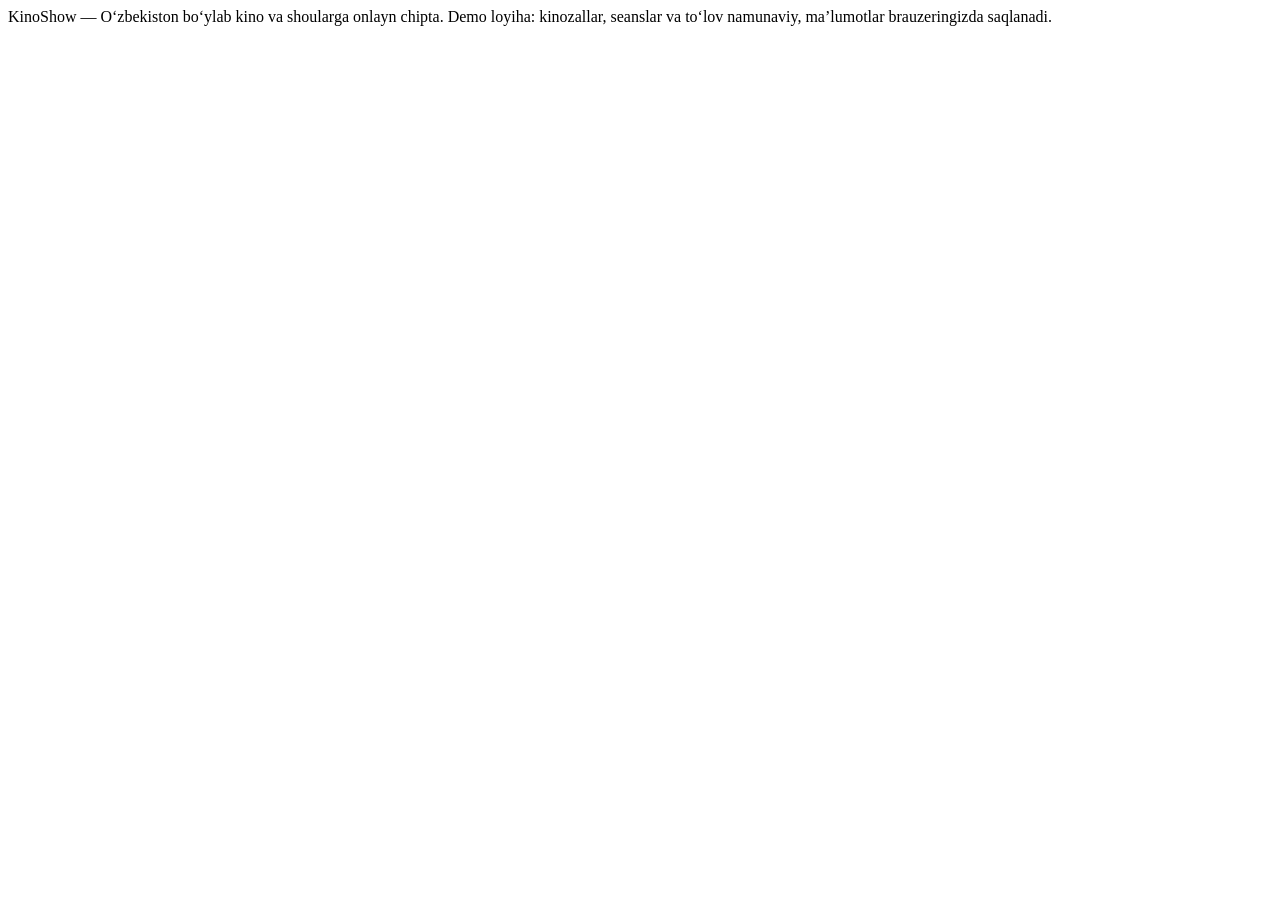
==== index.html @ 64a3d3b1 "Add files via upload" ====
<!DOCTYPE html>
<html lang="uz">
<head>
<meta charset="utf-8">
<meta name="viewport" content="width=device-width, initial-scale=1, viewport-fit=cover">
<title>KinoShow — O‘zbekiston kinozallari va shoulari</title>
<link href="https://fonts.googleapis.com/css2?family=Bricolage+Grotesque:wght@500;700;800&family=Figtree:wght@400;500;600&display=swap" rel="stylesheet">
<link rel="stylesheet" href="css/style.css">
</head>
<body>
<nav><div class="w" id="nav"></div></nav>
<div id="app"></div>
<footer><div class="w">KinoShow — O‘zbekiston bo‘ylab kino va shoularga onlayn chipta. Demo loyiha: kinozallar, seanslar va to‘lov namunaviy, ma’lumotlar brauzeringizda saqlanadi.</div></footer>
<div class="toast" id="toast" hidden></div>
<script src="js/app.js"></script>
</body>
</html>
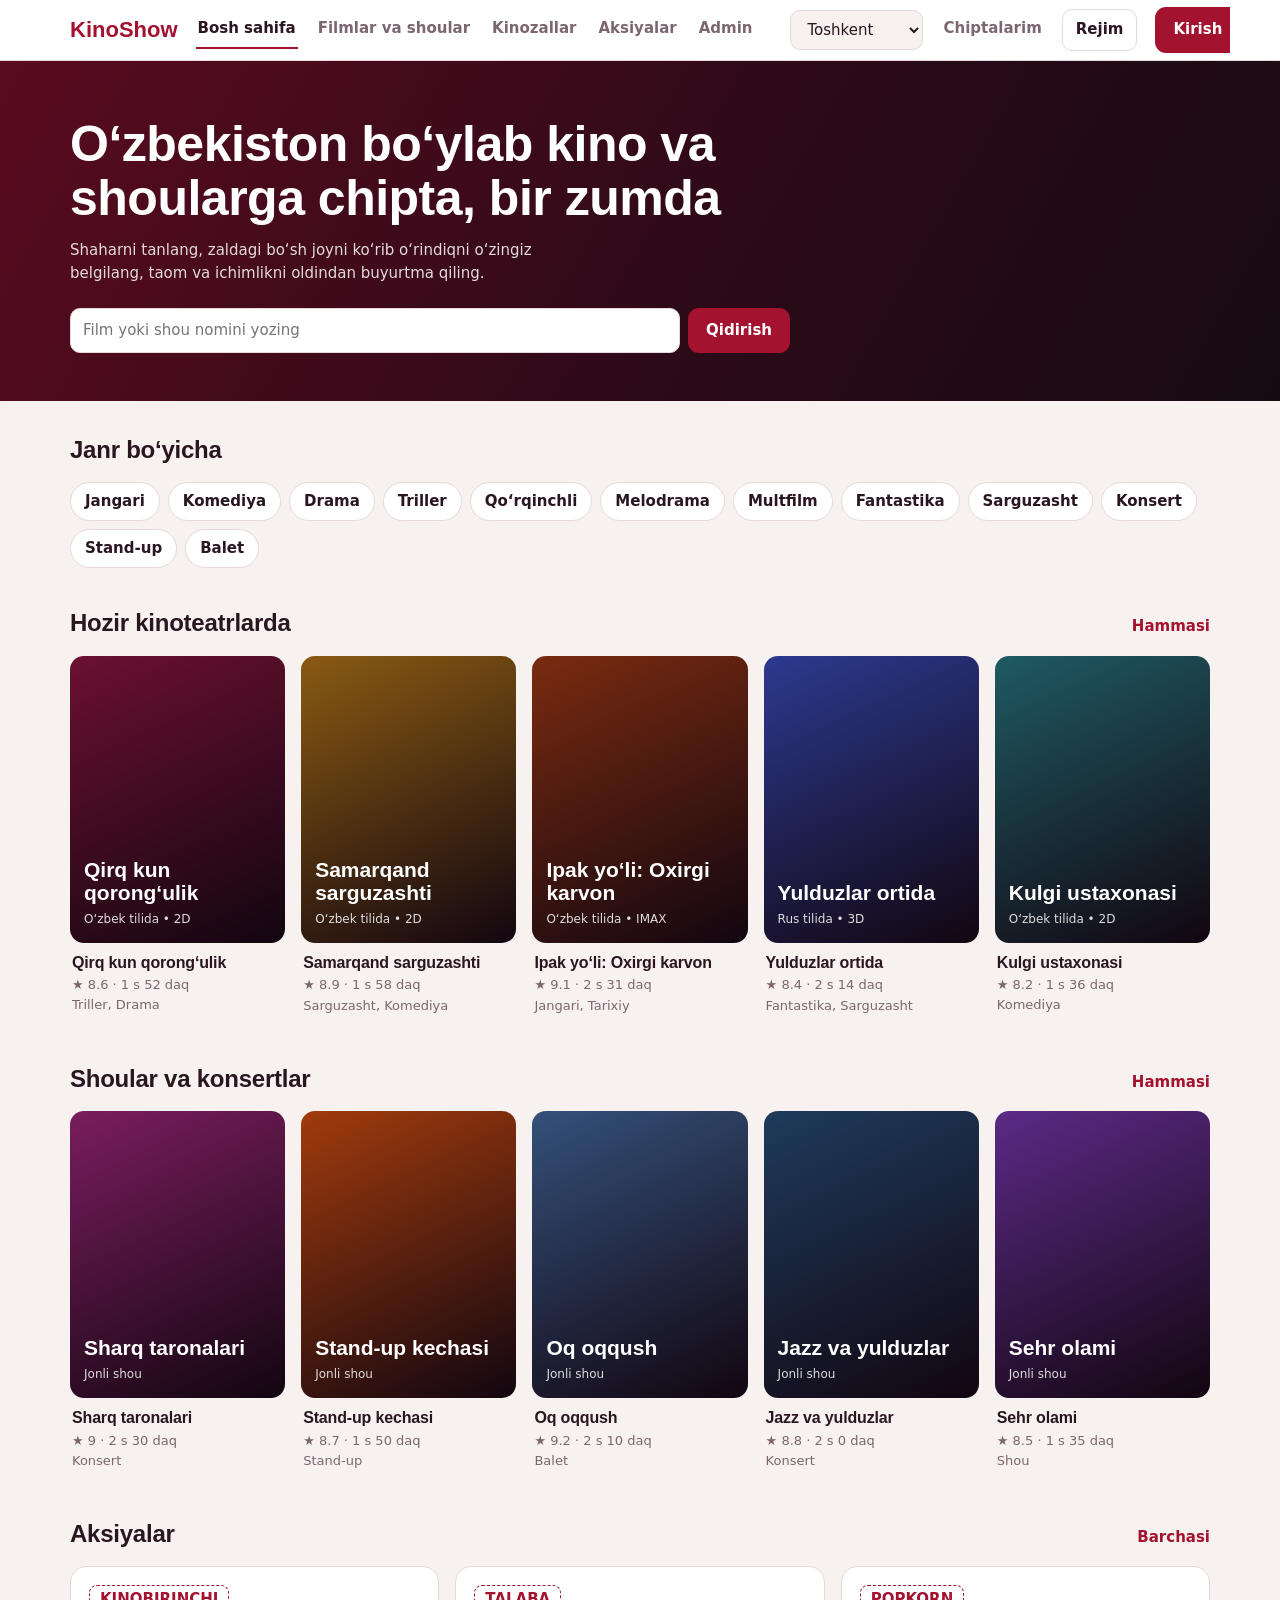
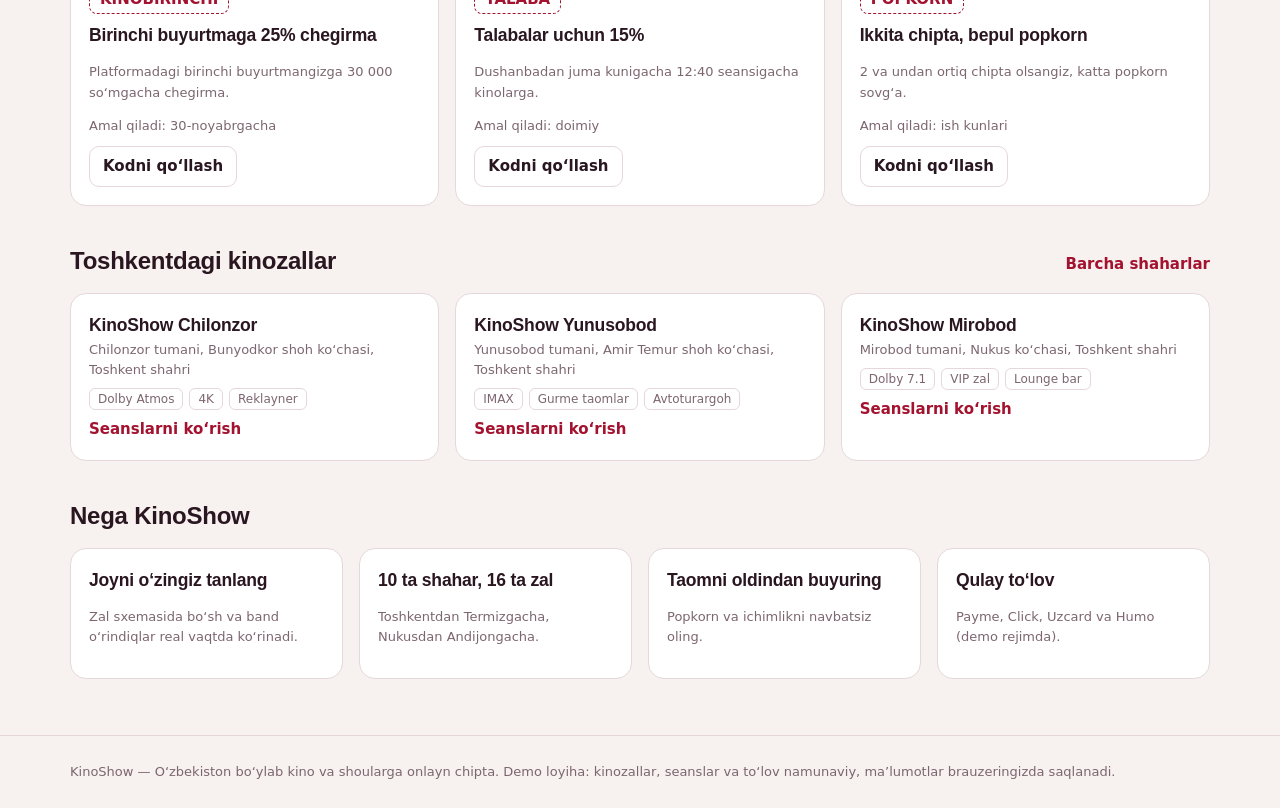
==== commit c686db13: "index.html: CSS va JS fayl yo'llarini tuzatish (sayt GitHub Pages'da ochilishi uchun)" ====
--- a/index.html
+++ b/index.html
@@ -5,13 +5,13 @@
 <meta name="viewport" content="width=device-width, initial-scale=1, viewport-fit=cover">
 <title>KinoShow — O‘zbekiston kinozallari va shoulari</title>
 <link href="https://fonts.googleapis.com/css2?family=Bricolage+Grotesque:wght@500;700;800&family=Figtree:wght@400;500;600&display=swap" rel="stylesheet">
-<link rel="stylesheet" href="css/style.css">
+<link rel="stylesheet" href="style.css">
 </head>
 <body>
 <nav><div class="w" id="nav"></div></nav>
 <div id="app"></div>
 <footer><div class="w">KinoShow — O‘zbekiston bo‘ylab kino va shoularga onlayn chipta. Demo loyiha: kinozallar, seanslar va to‘lov namunaviy, ma’lumotlar brauzeringizda saqlanadi.</div></footer>
 <div class="toast" id="toast" hidden></div>
-<script src="js/app.js"></script>
+<script src="app.js"></script>
 </body>
 </html>
--- a/style.css
+++ b/style.css
@@ -0,0 +1,78 @@
+:root{--bg:#f7f1f0;--pn:#fff;--ink:#2a1620;--mu:#7c6670;--ln:#e6d8da;--ac:#a3122f;--aci:#fff;--free:#d9cdd0;--vip:#c58a1d;--sold:#8d7f84;box-sizing:border-box;padding-top:env(safe-area-inset-top,0px);padding-bottom:env(safe-area-inset-bottom,0px);color-scheme:light}
+@media (prefers-color-scheme:dark){:root:not([data-theme="light"]){--bg:#170b12;--pn:#24131c;--ink:#f6e9ea;--mu:#b09aa3;--ln:#3b2330;--ac:#e0314f;--free:#4a3340;--vip:#e0a93a;--sold:#2c1e26;color-scheme:dark}}
+:root[data-theme="dark"]{--bg:#170b12;--pn:#24131c;--ink:#f6e9ea;--mu:#b09aa3;--ln:#3b2330;--ac:#e0314f;--free:#4a3340;--vip:#e0a93a;--sold:#2c1e26;color-scheme:dark}
+html{scroll-padding-top:env(safe-area-inset-top,0px)}
+*{box-sizing:border-box}
+body{margin:0;background:var(--bg);color:var(--ink);font:15px/1.55 Figtree,system-ui,sans-serif}
+h1,h2,h3{font-family:'Bricolage Grotesque',Figtree,sans-serif;margin:0;letter-spacing:-.01em}
+a{color:inherit;text-decoration:none}button,input,select{font:inherit;color:inherit}button{cursor:pointer}
+:focus-visible{outline:3px solid var(--vip);outline-offset:2px}
+.w{max-width:1180px;margin:0 auto;padding:0 20px}
+nav{position:sticky;top:0;z-index:20;background:var(--pn);border-bottom:1px solid var(--ln);padding-top:env(safe-area-inset-top,0px)}
+nav .w{display:flex;align-items:center;gap:18px;height:60px;overflow-x:auto}
+.logo{font:800 22px 'Bricolage Grotesque',sans-serif;color:var(--ac);white-space:nowrap}
+nav a.l{padding:6px 2px;color:var(--mu);font-weight:600;white-space:nowrap;border-bottom:2px solid transparent}
+nav a.l.on{color:var(--ink);border-color:var(--ac)}
+.sp{flex:1}
+select,input{padding:9px 12px;border-radius:10px;border:1px solid var(--ln);background:var(--bg);width:auto}
+input{width:100%}
+.btn{background:var(--ac);color:var(--aci);border:0;border-radius:11px;padding:11px 18px;font-weight:700}
+.btn:disabled{opacity:.45;cursor:not-allowed}
+.gh{background:none;border:1px solid var(--ln);border-radius:10px;padding:8px 13px;font-weight:600;color:var(--ink)}
+.gh:hover{border-color:var(--ac)}
+.hero{background:linear-gradient(120deg,#5a0b1f,#2a0a18 60%,#170b12);color:#fff;padding:56px 0 48px}
+.hero h1{font-size:clamp(30px,5vw,50px);max-width:700px;line-height:1.08;font-weight:800}
+.hero p{max-width:540px;opacity:.85;margin:14px 0 22px}
+.search{display:flex;gap:8px;flex-wrap:wrap;max-width:720px}
+.search input{flex:1;min-width:200px;background:#fff;color:#2a1620}.search select{background:#fff;color:#2a1620}
+.sec{padding:30px 0 6px}
+.sh{display:flex;justify-content:space-between;align-items:baseline;margin-bottom:14px}
+.sh h2{font-size:24px}.sh a{color:var(--ac);font-weight:600}
+.chips{display:flex;flex-wrap:wrap;gap:8px}
+.chip{border:1px solid var(--ln);background:var(--pn);border-radius:999px;padding:7px 14px;font-weight:600}
+.chip[aria-pressed=true]{background:var(--ac);color:var(--aci);border-color:var(--ac)}
+.chip:disabled{opacity:.4;cursor:not-allowed}
+.grid{display:grid;grid-template-columns:repeat(auto-fill,minmax(190px,1fr));gap:16px}
+.mc{display:block}
+.poster{aspect-ratio:3/4;border-radius:14px;background:linear-gradient(155deg,var(--c),#120610);color:#fff;padding:14px;display:flex;flex-direction:column;justify-content:flex-end;gap:6px;transition:transform .15s}
+.mc:hover .poster{transform:translateY(-3px)}
+.poster b{font:800 21px/1.1 'Bricolage Grotesque',sans-serif}.poster span{font-size:12px;opacity:.85}
+.mi{padding:8px 2px}.mi h3{font-size:16px}
+.sub{color:var(--mu);font-size:13px}
+.cards{display:grid;grid-template-columns:repeat(auto-fill,minmax(280px,1fr));gap:16px}
+.card{background:var(--pn);border:1px solid var(--ln);border-radius:16px;padding:18px}
+.code{display:inline-block;border:1px dashed var(--ac);color:var(--ac);border-radius:8px;padding:2px 10px;font-weight:800;margin-bottom:8px}
+.tags{display:flex;flex-wrap:wrap;gap:6px;margin:8px 0}.tags i{font-style:normal;font-size:12px;border:1px solid var(--ln);border-radius:6px;padding:1px 8px;color:var(--mu)}
+.why{display:grid;grid-template-columns:repeat(auto-fit,minmax(220px,1fr));gap:16px}
+.det{display:grid;grid-template-columns:220px 1fr;gap:24px;padding:28px 0}
+@media (max-width:700px){.det{grid-template-columns:1fr}.det .poster{max-width:220px}}
+.det h1{font-size:34px}
+.shw{display:flex;justify-content:space-between;gap:12px;flex-wrap:wrap;align-items:center;padding:14px 0;border-bottom:1px solid var(--ln)}
+.lay{display:grid;grid-template-columns:minmax(0,1fr) 330px;gap:20px;padding:24px 0}
+@media (max-width:900px){.lay{grid-template-columns:1fr}}
+aside.card{align-self:start;position:sticky;top:76px}@media (max-width:900px){aside.card{position:static}}
+.scr{height:10px;border-radius:50%/100%;background:var(--ac);width:70%;margin:6px auto 4px;box-shadow:0 18px 38px -6px var(--ac)}
+.map{overflow-x:auto;padding:4px 0 8px}.rows{display:flex;flex-direction:column;gap:7px;width:max-content;margin:0 auto}
+.r{display:flex;align-items:center;gap:6px}.rl{width:22px;text-align:center;font-weight:700;color:var(--mu)}.gap{width:22px}
+.seat{width:32px;height:30px;border:0;border-radius:9px 9px 5px 5px;background:var(--free);font-size:11px;font-weight:600;padding:0;transition:transform .12s}
+.seat.vip{background:var(--vip);color:#2a1620}.seat:hover:not(:disabled){transform:translateY(-2px)}
+.seat.sel{background:var(--ac);color:#fff;transform:translateY(-2px)}
+.seat:disabled{background:var(--sold);color:transparent;opacity:.55;cursor:not-allowed;position:relative}
+.seat:disabled::after{content:"×";position:absolute;inset:0;display:grid;place-items:center;color:var(--mu);font-size:14px}
+.lg{display:flex;flex-wrap:wrap;gap:14px;justify-content:center;margin-top:14px;font-size:13px;color:var(--mu)}
+.lg i{display:inline-block;width:16px;height:14px;border-radius:5px;vertical-align:-2px;margin-right:5px}
+.ln{display:flex;justify-content:space-between;gap:10px;padding:7px 0;border-bottom:1px dashed var(--ln)}
+.tot{display:flex;justify-content:space-between;font:800 22px 'Bricolage Grotesque',sans-serif;margin:12px 0}
+label{display:block;font-size:13px;color:var(--mu);margin-top:10px}
+.qty{display:flex;align-items:center;gap:8px}.qty button{width:30px;height:30px;border-radius:8px;border:1px solid var(--ln);background:var(--pn)}
+.err{color:var(--ac);font-size:13px;min-height:18px}.ok{color:#2f8a4f;font-size:13px}
+table{width:100%;border-collapse:collapse;font-size:14px}th,td{text-align:left;padding:8px;border-bottom:1px solid var(--ln)}
+.tw{overflow-x:auto}
+.bar{height:8px;border-radius:4px;background:var(--ln);overflow:hidden}.bar span{display:block;height:100%;background:var(--ac)}
+.tk{display:flex;gap:16px;align-items:center;border:2px dashed var(--ln);border-radius:16px;padding:18px;background:var(--pn);max-width:560px;flex-wrap:wrap}
+.tk svg{background:#fff;padding:5px;border-radius:8px}.tc{font:800 24px 'Bricolage Grotesque',sans-serif;color:var(--ac)}
+.form{max-width:420px;margin:30px auto}
+footer{margin-top:50px;padding:26px 0;border-top:1px solid var(--ln);color:var(--mu);font-size:13px}
+.toast{position:fixed;left:50%;bottom:calc(20px + env(safe-area-inset-bottom,0px));transform:translateX(-50%);background:var(--ink);color:var(--bg);padding:10px 18px;border-radius:999px;font-weight:600;z-index:50}
+@media print{body *{visibility:hidden}#tkt,#tkt *{visibility:visible}#tkt{position:absolute;left:0;top:0}}
+@media (prefers-reduced-motion:reduce){*{transition:none!important}}
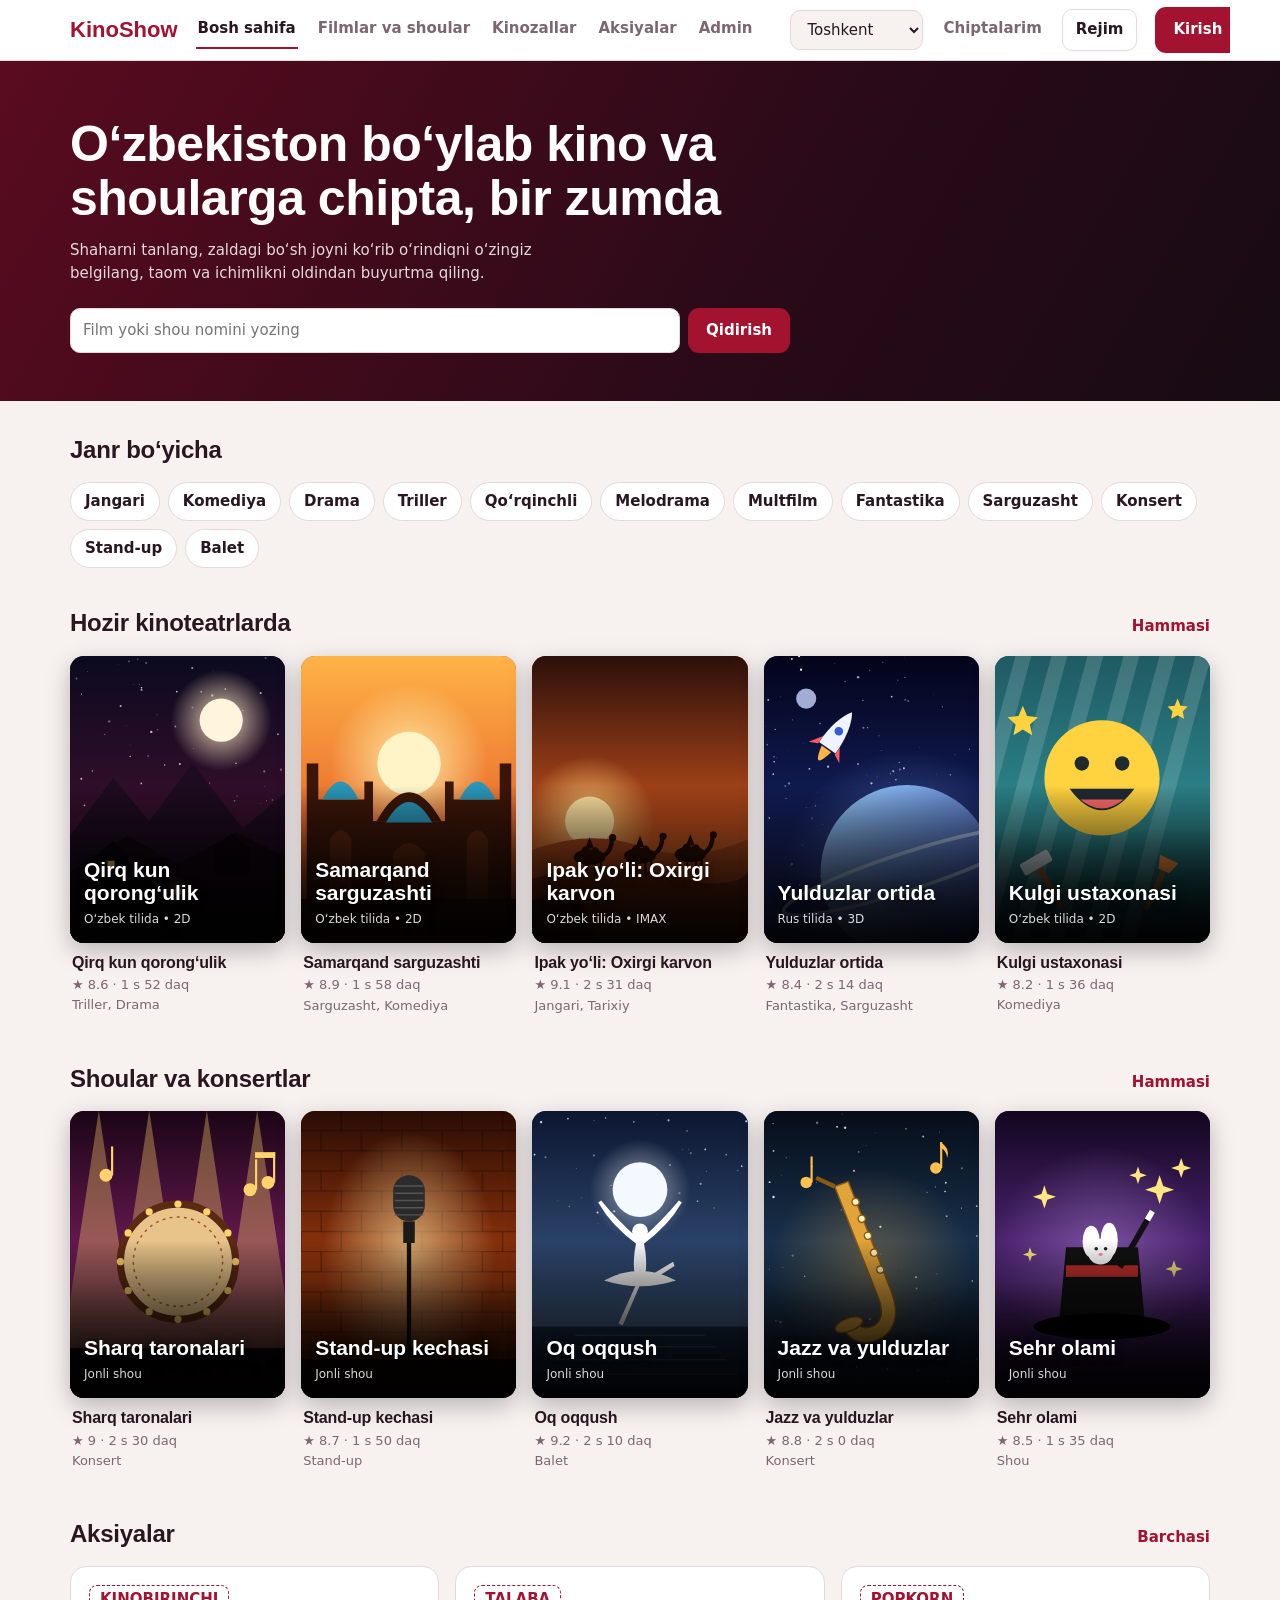
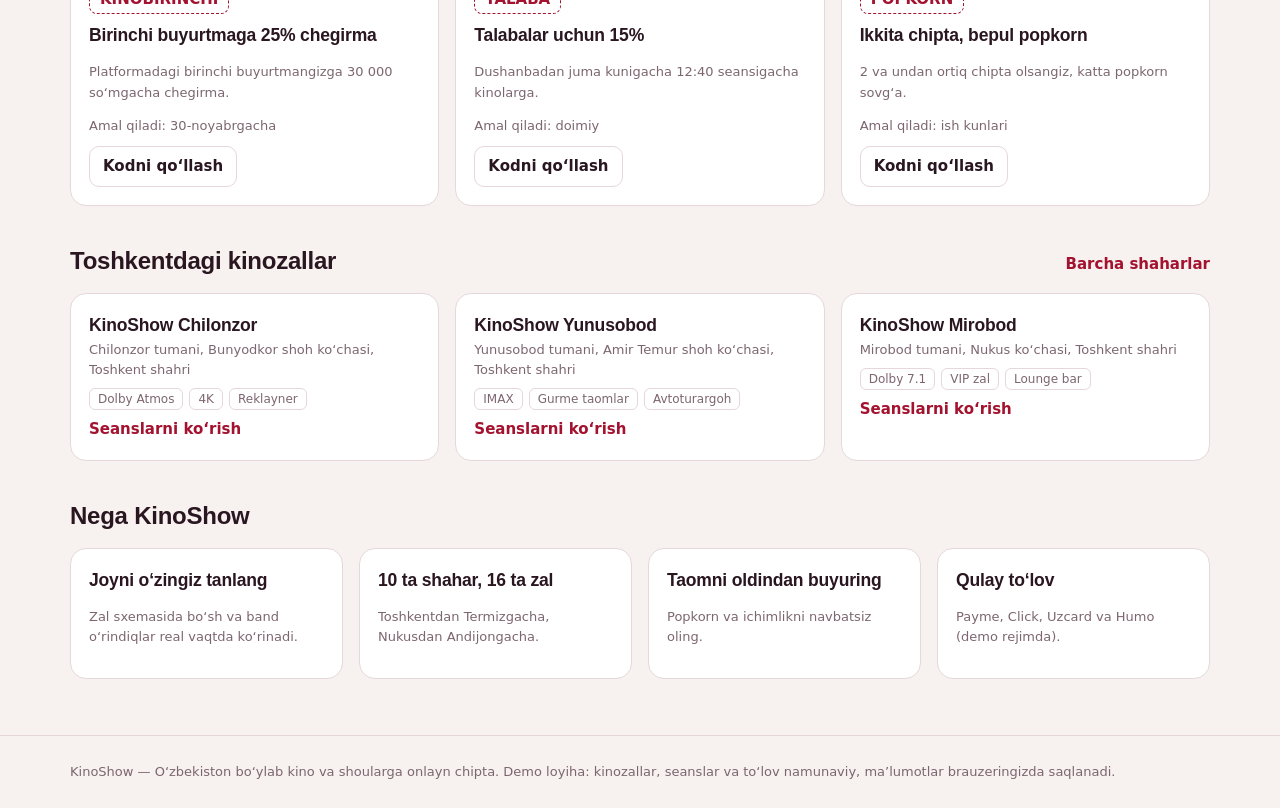
==== commit f717384d: "Posterlarni <img> orqali ko'rsatish, kesh yangilash (v=2), ortiqcha Kinozal/Kinozal papkasini o'chir" ====
--- a/index.html
+++ b/index.html
@@ -5,13 +5,13 @@
 <meta name="viewport" content="width=device-width, initial-scale=1, viewport-fit=cover">
 <title>KinoShow — O‘zbekiston kinozallari va shoulari</title>
 <link href="https://fonts.googleapis.com/css2?family=Bricolage+Grotesque:wght@500;700;800&family=Figtree:wght@400;500;600&display=swap" rel="stylesheet">
-<link rel="stylesheet" href="style.css">
+<link rel="stylesheet" href="style.css?v=2">
 </head>
 <body>
 <nav><div class="w" id="nav"></div></nav>
 <div id="app"></div>
 <footer><div class="w">KinoShow — O‘zbekiston bo‘ylab kino va shoularga onlayn chipta. Demo loyiha: kinozallar, seanslar va to‘lov namunaviy, ma’lumotlar brauzeringizda saqlanadi.</div></footer>
 <div class="toast" id="toast" hidden></div>
-<script src="app.js"></script>
+<script src="app.js?v=2"></script>
 </body>
 </html>
--- a/style.css
+++ b/style.css
@@ -36,6 +36,11 @@
 .mc{display:block}
 .poster{aspect-ratio:3/4;border-radius:14px;background:linear-gradient(155deg,var(--c),#120610);color:#fff;padding:14px;display:flex;flex-direction:column;justify-content:flex-end;gap:6px;transition:transform .15s}
 .mc:hover .poster{transform:translateY(-3px)}
+.poster.pimg{position:relative;overflow:hidden;background:var(--c);box-shadow:0 8px 24px rgba(0,0,0,.25)}
+.poster.pimg img{position:absolute;inset:0;width:100%;height:100%;object-fit:cover;display:block}
+.poster.pimg::after{content:"";position:absolute;inset:0;background:linear-gradient(180deg,rgba(0,0,0,0) 45%,rgba(0,0,0,.82))}
+.poster.pimg b,.poster.pimg span{position:relative;z-index:1}
+.poster.pimg b{text-shadow:0 2px 10px rgba(0,0,0,.6)}
 .poster b{font:800 21px/1.1 'Bricolage Grotesque',sans-serif}.poster span{font-size:12px;opacity:.85}
 .mi{padding:8px 2px}.mi h3{font-size:16px}
 .sub{color:var(--mu);font-size:13px}
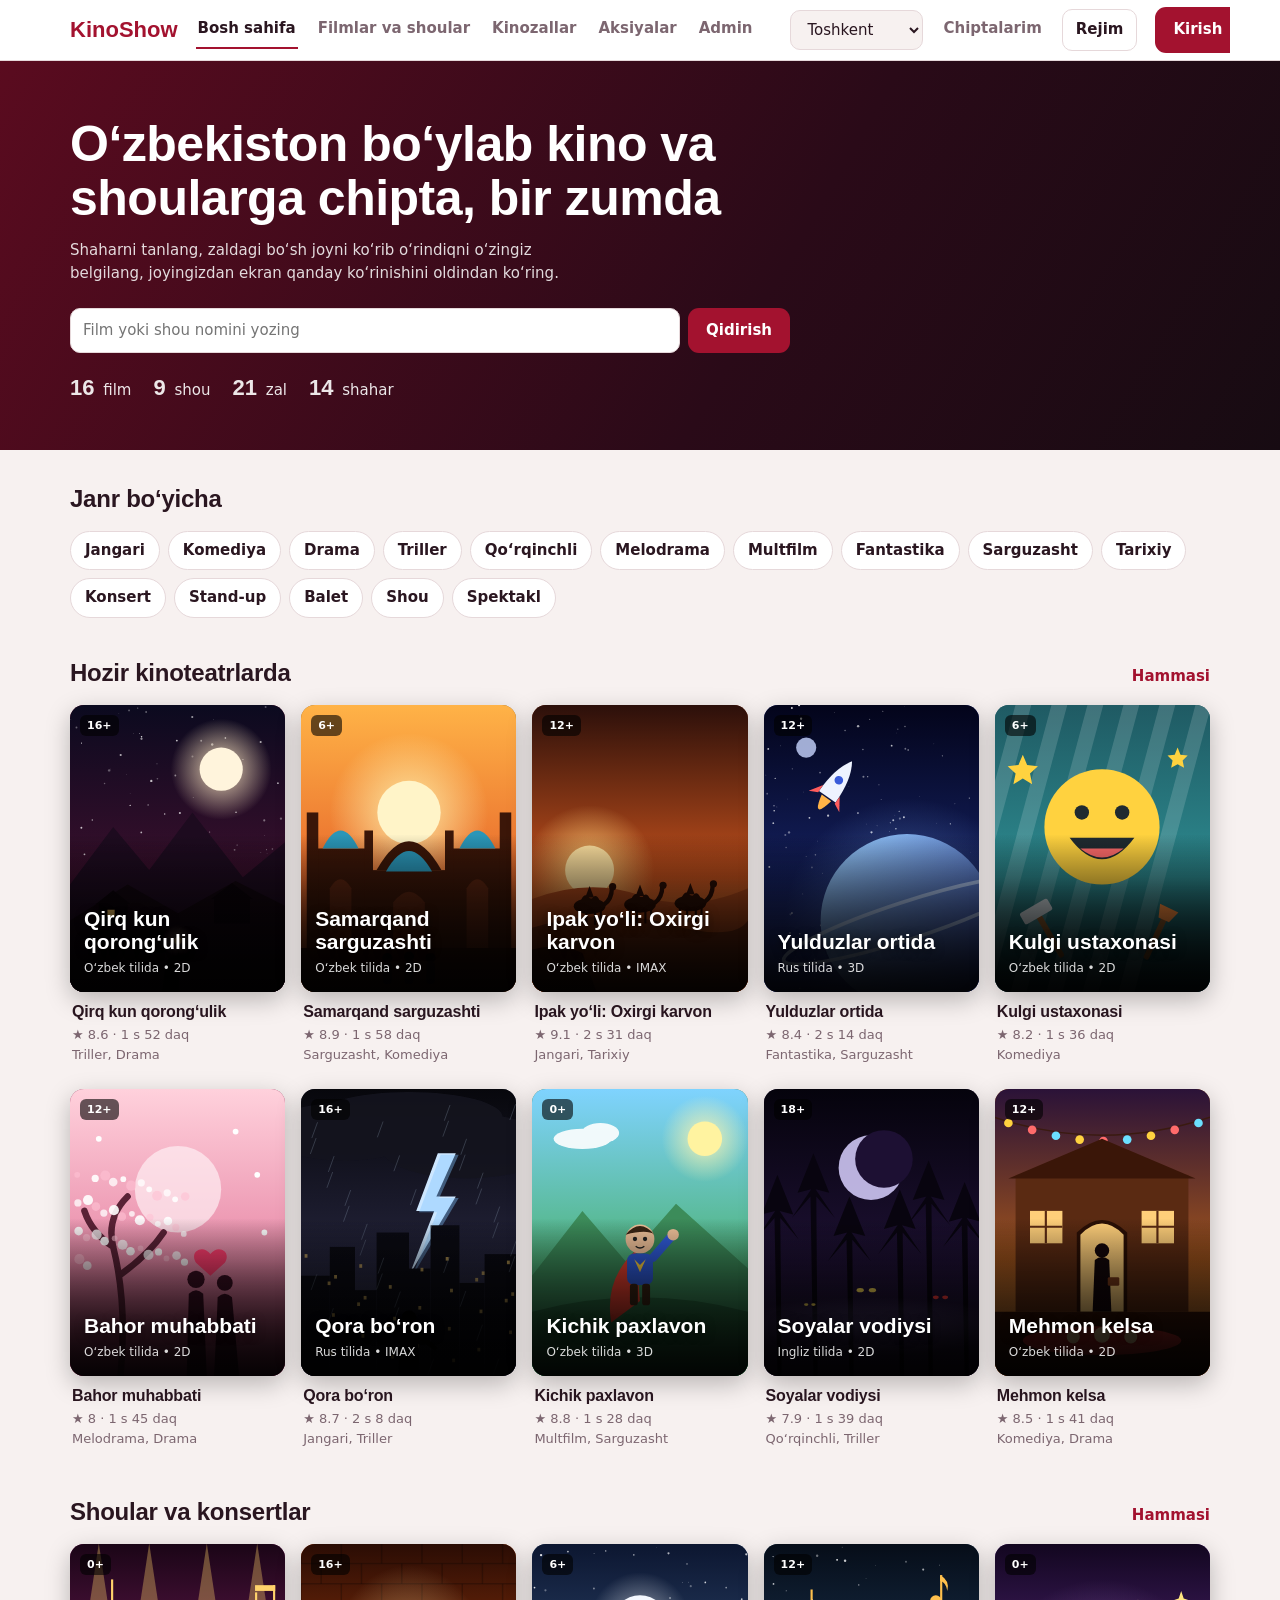
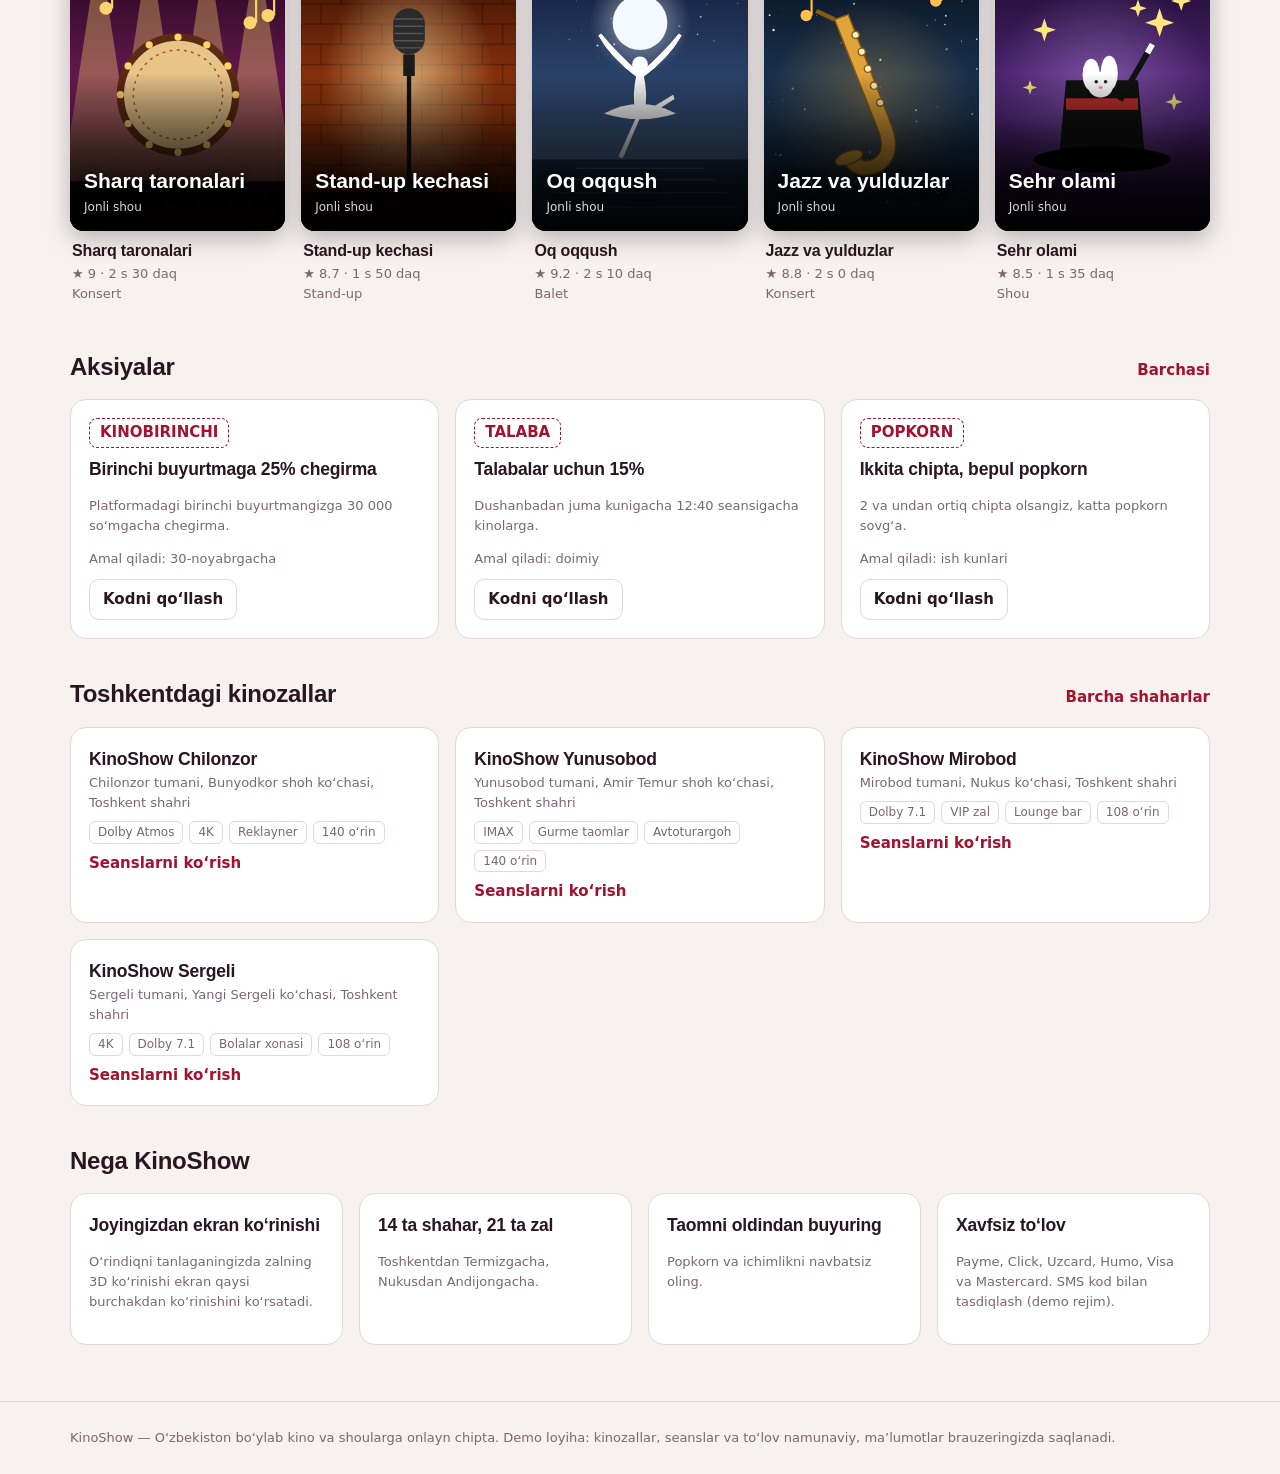
==== commit 26396f1b: "Demo to'lov shlyuzi, foydalanuvchilar va admin panel, zalning 3D ko'rinishi, yangi film/zal ma'lumot" ====
--- a/index.html
+++ b/index.html
@@ -5,13 +5,17 @@
 <meta name="viewport" content="width=device-width, initial-scale=1, viewport-fit=cover">
 <title>KinoShow — O‘zbekiston kinozallari va shoulari</title>
 <link href="https://fonts.googleapis.com/css2?family=Bricolage+Grotesque:wght@500;700;800&family=Figtree:wght@400;500;600&display=swap" rel="stylesheet">
-<link rel="stylesheet" href="style.css?v=2">
+<link rel="stylesheet" href="style.css?v=3">
 </head>
 <body>
 <nav><div class="w" id="nav"></div></nav>
 <div id="app"></div>
 <footer><div class="w">KinoShow — O‘zbekiston bo‘ylab kino va shoularga onlayn chipta. Demo loyiha: kinozallar, seanslar va to‘lov namunaviy, ma’lumotlar brauzeringizda saqlanadi.</div></footer>
 <div class="toast" id="toast" hidden></div>
-<script src="app.js?v=2"></script>
+<script src="qr.js?v=3"></script>
+<script src="users.js?v=3"></script>
+<script src="pay.js?v=3"></script>
+<script src="view3d.js?v=3"></script>
+<script src="app.js?v=3"></script>
 </body>
 </html>
--- a/style.css
+++ b/style.css
@@ -54,7 +54,7 @@
 .det h1{font-size:34px}
 .shw{display:flex;justify-content:space-between;gap:12px;flex-wrap:wrap;align-items:center;padding:14px 0;border-bottom:1px solid var(--ln)}
 .lay{display:grid;grid-template-columns:minmax(0,1fr) 330px;gap:20px;padding:24px 0}
-@media (max-width:900px){.lay{grid-template-columns:1fr}}
+@media (max-width:900px){.lay{grid-template-columns:minmax(0,1fr)}}
 aside.card{align-self:start;position:sticky;top:76px}@media (max-width:900px){aside.card{position:static}}
 .scr{height:10px;border-radius:50%/100%;background:var(--ac);width:70%;margin:6px auto 4px;box-shadow:0 18px 38px -6px var(--ac)}
 .map{overflow-x:auto;padding:4px 0 8px}.rows{display:flex;flex-direction:column;gap:7px;width:max-content;margin:0 auto}
@@ -81,3 +81,91 @@
 .toast{position:fixed;left:50%;bottom:calc(20px + env(safe-area-inset-bottom,0px));transform:translateX(-50%);background:var(--ink);color:var(--bg);padding:10px 18px;border-radius:999px;font-weight:600;z-index:50}
 @media print{body *{visibility:hidden}#tkt,#tkt *{visibility:visible}#tkt{position:absolute;left:0;top:0}}
 @media (prefers-reduced-motion:reduce){*{transition:none!important}}
+/* ---------- qo‘shimchalar: hisob, admin, chek ---------- */
+.poster{position:relative}
+.poster .age{position:absolute;top:10px;left:10px;z-index:2;font-style:normal;font-size:11px;font-weight:800;background:rgba(0,0,0,.6);color:#fff;border-radius:6px;padding:2px 7px}
+.hstat{display:flex;gap:22px;flex-wrap:wrap;margin-top:22px;opacity:.9}.hstat b{font:800 22px 'Bricolage Grotesque',sans-serif;margin-right:4px}
+.kv{display:grid;grid-template-columns:max-content 1fr;gap:6px 16px;margin:12px 0;font-size:14px}.kv span{color:var(--mu)}
+.tabs{display:flex;gap:4px;background:var(--bg);border:1px solid var(--ln);border-radius:12px;padding:4px;margin-bottom:12px}
+.tabs button{flex:1;border:0;background:none;padding:9px 10px;border-radius:9px;font-weight:700;color:var(--mu)}
+.tabs button.on{background:var(--pn);color:var(--ink);box-shadow:0 1px 4px rgba(0,0,0,.12)}
+.tabs.wide{max-width:none;overflow-x:auto;margin-bottom:16px}.tabs.wide button{flex:0 0 auto}
+.st{display:inline-block;font-size:11px;font-weight:800;border-radius:999px;padding:2px 9px;vertical-align:2px;margin-left:4px}
+.st-ok{background:rgba(47,138,79,.15);color:#2f8a4f}.st-c{background:rgba(163,18,47,.12);color:var(--ac)}.st-p{background:var(--ln);color:var(--mu)}
+.kpi h2{font-size:26px;margin:4px 0}
+.tw table{min-width:820px}td .sub{font-size:12px}
+.tkw{display:flex;gap:16px;flex-wrap:wrap;align-items:flex-start}.rc{flex:1;min-width:280px;max-width:460px}.rc .kv{font-size:13px}
+.pays{display:grid;grid-template-columns:repeat(auto-fill,minmax(118px,1fr));gap:8px;margin:10px 0}
+.pay{display:flex;flex-direction:column;align-items:center;gap:6px;padding:12px 6px;border:1.5px solid var(--ln);border-radius:12px;background:var(--pn);font-weight:600;font-size:13px}
+.pay.on{border-color:var(--ac);box-shadow:0 0 0 3px rgba(163,18,47,.15)}
+.pl{font-style:normal;font-weight:900;font-size:12px;letter-spacing:.5px;border-radius:6px;padding:4px 8px;color:#fff;background:#555}
+.pl-payme{background:#00b4c5}.pl-click{background:#0f6fff}.pl-uzcard{background:#1f4e9e}.pl-humo{background:#00995c}.pl-visa{background:linear-gradient(90deg,#1a1f71,#eb001b)}
+.seat.insec{box-shadow:0 0 0 2px var(--ac)}
+
+/* ---------- 3D zal ko‘rinishi ---------- */
+.v3{position:relative;height:clamp(210px,30vw,330px);border-radius:14px;overflow:hidden;margin:12px 0 8px;background:radial-gradient(ellipse at 50% 15%,#2b1722,#08050a 72%);perspective-origin:50% 50%}
+.v3-world{position:absolute;left:50%;top:50%;width:0;height:0;transform-style:preserve-3d;transition:transform .9s cubic-bezier(.2,.75,.2,1)}
+.v3.fast .v3-world{transition-duration:.45s}
+.v3-world>div,.v3-row>div{position:absolute;left:0;top:0;transform-origin:0 0;backface-visibility:visible}
+.v3-row{transform-style:preserve-3d}
+.v3-scr{background:#111 center/cover no-repeat;box-shadow:0 0 120px 20px rgba(255,236,210,.22);outline:4px solid #000}
+.v3-cur{background:repeating-linear-gradient(90deg,#5e0c22 0 16px,#3c0715 16px 32px)}
+.v3-floor{background:#22131b;background-image:repeating-linear-gradient(90deg,rgba(255,255,255,.035) 0 2px,transparent 2px 46px)}
+.v3-floor.vip{background-color:#2c1d10}
+.v3-wall{background:linear-gradient(180deg,#0c070a,#1d1016 70%,#2a1720);opacity:.96}
+.v3-seat{width:40px;height:46px;border-radius:11px 11px 4px 4px;background:linear-gradient(#7a1f35,#4f1021);box-shadow:inset 0 -7px 0 rgba(0,0,0,.35)}
+.v3-seat.vip{background:linear-gradient(#a37825,#6b4b12)}
+.v3-seat.sel{background:linear-gradient(#ff4d6d,#c2153a);box-shadow:0 0 22px #ff3d6e}
+.v3-seat.p::before{content:"";position:absolute;left:8px;top:-30px;width:24px;height:30px;border-radius:50% 50% 42% 42%;background:#0b0608}
+.v3-seat.p::after{content:"";position:absolute;left:2px;top:-6px;width:36px;height:14px;border-radius:14px 14px 0 0;background:#0b0608}
+.v3-tag{position:absolute;left:12px;top:10px;z-index:3;background:rgba(0,0,0,.6);color:#fff;font-size:12px;font-weight:700;padding:4px 11px;border-radius:999px}
+.v3i{font-size:14px;margin-bottom:6px;min-height:42px}.v3i b{color:var(--ac)}
+
+/* ---------- to‘lov shlyuzi ---------- */
+.pg{position:fixed;inset:0;z-index:100;background:rgba(10,4,8,.62);backdrop-filter:blur(4px);display:grid;place-items:center;padding:16px;overflow:auto;animation:pgf .2s}
+@keyframes pgf{from{opacity:0}}
+.pg-box{--pc:#a3122f;width:min(440px,100%);background:#fff;color:#1e2330;border-radius:20px;box-shadow:0 30px 80px rgba(0,0,0,.45);overflow:hidden;animation:pgp .28s;font:15px/1.5 Figtree,system-ui,sans-serif}
+@keyframes pgp{from{transform:translateY(18px) scale(.98);opacity:0}}
+.pgm-payme{--pc:#00a9b8}.pgm-click{--pc:#0f6fff}
+.pg-head{display:flex;align-items:center;gap:10px;padding:14px 18px;background:var(--pc);color:#fff}
+.pg-logo{font:800 20px 'Bricolage Grotesque',sans-serif;letter-spacing:-.3px}.pg-logo b{font-weight:800;opacity:.85}
+.pg-lock{margin-left:auto;font-size:12px;opacity:.9}.pg-x{border:0;background:rgba(255,255,255,.2);color:#fff;width:30px;height:30px;border-radius:9px}
+.pg-sum{display:grid;grid-template-columns:1fr 1fr;gap:6px 14px;padding:14px 18px 6px;font-size:13px}.pg-sum small{display:block;color:#7a8091;font-size:11px}
+.pg-amt{grid-column:1/-1}.pg-amt b{font:800 28px 'Bricolage Grotesque',sans-serif;color:#1e2330}
+.pg-desc{padding:0 18px 10px;font-size:12px;color:#7a8091;border-bottom:1px solid #edf0f5}
+.pg-body{padding:16px 18px}.pg-body label{color:#5b6274;font-size:12px;margin-top:10px}
+.pg-body input{background:#f5f7fb;border:1.5px solid #e2e6ee;color:#1e2330;padding:11px 12px;border-radius:11px;font-size:15px;margin-top:4px}
+.pg-body input:focus{outline:none;border-color:var(--pc);background:#fff}
+.pg-two{display:grid;grid-template-columns:1fr 1fr;gap:10px}
+.pg-btn{width:100%;margin-top:14px;border:0;border-radius:12px;padding:13px;background:var(--pc);color:#fff;font-weight:800;font-size:15px}.pg-btn:disabled{opacity:.6}
+.pg-link{border:0;background:none;color:var(--pc);font-weight:700;padding:6px}.pg-link:disabled{color:#a0a6b4}
+.pg-err{color:#d0213e;font-size:13px;min-height:18px;margin-top:6px}.pg-p{color:#4a5163;font-size:14px;margin:6px 0}
+.pg-chk{display:flex!important;align-items:center;gap:8px}.pg-chk input{width:auto;margin:0}
+.pg-card{position:relative;height:178px;border-radius:16px;padding:18px;color:#fff;background:linear-gradient(135deg,#3a4256,#1c2130);box-shadow:0 12px 30px rgba(20,30,60,.25);display:flex;flex-direction:column;justify-content:space-between;transition:background .3s}
+.pg-card.b-uzcard{background:linear-gradient(135deg,#2b6ad6,#123a85)}.pg-card.b-humo{background:linear-gradient(135deg,#19b37a,#06603f)}
+.pg-card.b-visa{background:linear-gradient(135deg,#2a2f8f,#0d1140)}.pg-card.b-mastercard{background:linear-gradient(135deg,#333,#111)}
+.pg-chip{width:42px;height:30px;border-radius:6px;background:linear-gradient(135deg,#f3d27a,#b98d2c)}
+.pg-brand{position:absolute;right:18px;top:16px;font:900 16px Arial,sans-serif;letter-spacing:1px;font-style:italic}
+.pg-num{font:600 21px ui-monospace,Menlo,monospace;letter-spacing:1.5px}.pg-cr{display:flex;justify-content:space-between;font-size:12px;letter-spacing:1px;opacity:.9}
+.pg-test{margin-top:12px;font-size:12px;color:#5b6274;background:#f5f7fb;border-radius:10px;padding:8px 10px}.pg-test summary{cursor:pointer;font-weight:700}
+.pg-test button{border:1px solid #d6dbe5;background:#fff;border-radius:7px;padding:3px 8px;margin:4px 0;font:12px ui-monospace,monospace;color:#1e2330}
+.pg-3dsl{font-weight:800;color:var(--pc);font-size:13px;margin-bottom:4px}
+.pg-otp{font:700 24px ui-monospace,monospace!important;letter-spacing:10px;text-align:center}
+.pg-re{display:flex;justify-content:space-between;align-items:center;font-size:12px;color:#7a8091;margin-top:8px}
+.pg-list{display:flex;flex-direction:column;gap:8px;margin-top:8px}
+.pg-opt{display:flex!important;gap:10px;align-items:center;border:1.5px solid #e2e6ee;border-radius:12px;padding:10px 12px;margin:0!important;color:#1e2330!important;font-size:14px!important;cursor:pointer}
+.pg-opt input{width:auto;margin:0}.pg-opt small{display:block;color:#7a8091}.pg-opt:has(input:checked){border-color:var(--pc)}
+.pg-proc{text-align:center;padding:10px 0}.pg-proc ul{list-style:none;padding:0;margin:16px auto;text-align:left;max-width:300px;font-size:14px;color:#a0a6b4}
+.pg-proc li{padding:5px 0 5px 26px;position:relative}.pg-proc li::before{content:"○";position:absolute;left:4px}
+.pg-proc li.run{color:#1e2330;font-weight:700}.pg-proc li.run::before{content:"◌";animation:pgs 1s linear infinite;display:inline-block}
+.pg-proc li.ok{color:#1d9a5c}.pg-proc li.ok::before{content:"✓"}
+.pg-spin{width:46px;height:46px;border:4px solid #e2e6ee;border-top-color:var(--pc);border-radius:50%;margin:0 auto;animation:pgs .8s linear infinite}
+@keyframes pgs{to{transform:rotate(360deg)}}
+.pg-done{text-align:center}.pg-ok{width:64px;height:64px;border-radius:50%;margin:6px auto 10px;display:grid;place-items:center;font-size:32px;font-weight:900;color:#fff;background:#1d9a5c;animation:pgp .4s}.pg-ok.bad{background:#d0213e}
+.pg-big{display:block;font:800 26px 'Bricolage Grotesque',sans-serif;margin:4px 0 12px}
+.pg-rc{display:grid;grid-template-columns:max-content 1fr;gap:4px 14px;text-align:left;font-size:13px;background:#f5f7fb;border-radius:12px;padding:12px 14px}.pg-rc span{color:#7a8091}.pg-rc b{word-break:break-all}
+.pg-foot{font-size:11px;color:#9aa0ae;text-align:center;padding:10px 14px;border-top:1px solid #edf0f5}
+.pg-sms{position:fixed;top:14px;left:50%;transform:translateX(-50%);width:min(380px,92vw);background:rgba(30,32,40,.96);color:#fff;border-radius:16px;padding:12px 16px;box-shadow:0 12px 40px rgba(0,0,0,.4);cursor:pointer;z-index:101;font-size:13px}
+.pg-sms.in{animation:pgsms .45s cubic-bezier(.2,.8,.2,1)}@keyframes pgsms{from{transform:translate(-50%,-120%)}}
+.pg-sms b{display:block}.pg-sms span b{display:inline;font-size:15px;letter-spacing:1px}.pg-sms small{opacity:.6}
+@media print{.tkw,.tkw *{visibility:visible}.tkw{position:absolute;left:0;top:0}}
